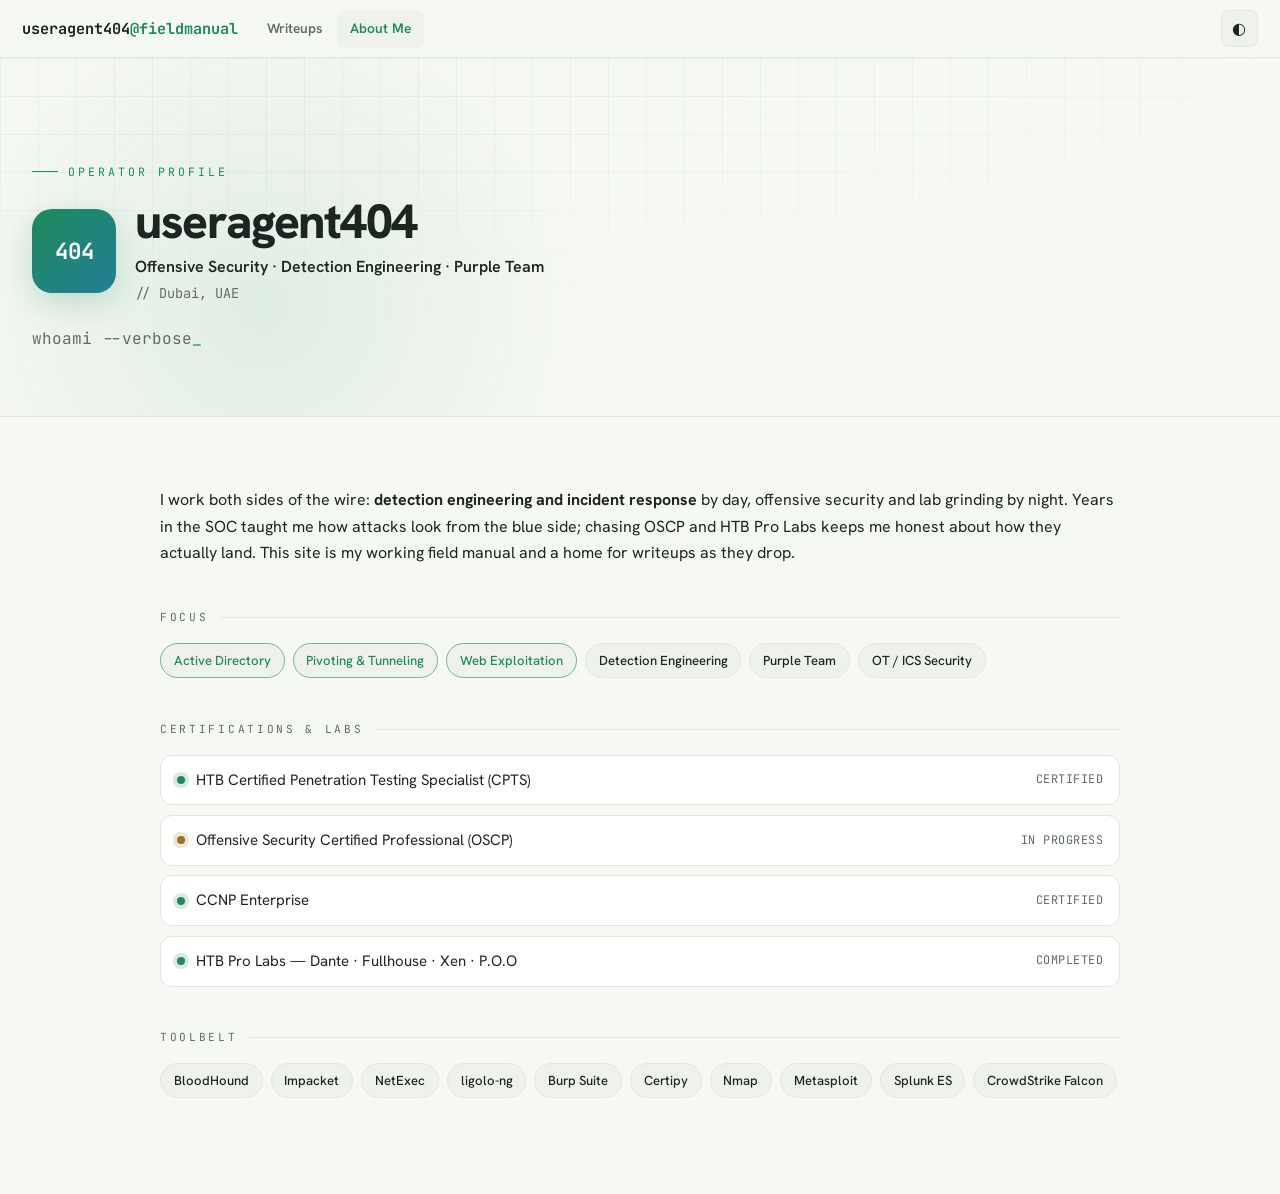
==== about.html @ 44a9011d "Add files via upload" ====
<!doctype html>
<html lang="en">
<head>
<meta charset="utf-8">
<meta name="viewport" content="width=device-width, initial-scale=1, viewport-fit=cover">
<title>About // useragent404</title>
<link rel="stylesheet" href="https://fonts.googleapis.com/css2?family=Hanken+Grotesk:wght@400;500;600;700;800&family=JetBrains+Mono:wght@400;500;700&display=swap">
<link rel="stylesheet" href="assets/style.css">
</head>
<body>
<header class="nav">
  <a class="brand" href="index.html">useragent404<span class="at">@fieldmanual</span></a>
  <nav class="navlinks">
    <a href="writeups.html" data-nav="writeups.html">Writeups</a>
    <a href="about.html" data-nav="about.html">About Me</a>
  </nav>
  <span class="spacer"></span>
  <button class="iconbtn" id="theme" aria-label="Toggle theme" title="Toggle theme">&#9680;</button>
</header>

<section class="hero">
  <p class="eyebrow">Operator Profile</p>
  <div class="id">
    <div class="avatar">404</div>
    <div>
      <h1 style="font-size:clamp(1.9rem,6vw,3rem);max-width:none;margin:0">useragent404</h1>
      <p class="role">Offensive Security &middot; Detection Engineering &middot; Purple Team</p>
      <p class="loc">// Dubai, UAE</p>
    </div>
  </div>
  <p class="tagline" data-type="whoami --verbose"></p>
</section>

<div class="wrap">
  <p class="lead">I work both sides of the wire: <strong>detection engineering and incident response</strong> by day, offensive security and lab grinding by night. Years in the SOC taught me how attacks look from the blue side; chasing OSCP and HTB Pro Labs keeps me honest about how they actually land. This site is my working field manual and a home for writeups as they drop.</p>

  <p class="sec-label">Focus</p>
  <div class="chips">
    <span class="chip key">Active Directory</span>
    <span class="chip key">Pivoting &amp; Tunneling</span>
    <span class="chip key">Web Exploitation</span>
    <span class="chip">Detection Engineering</span>
    <span class="chip">Purple Team</span>
    <span class="chip">OT / ICS Security</span>
  </div>

  <p class="sec-label">Certifications &amp; Labs</p>
  <ul class="certlist">
    <li><span class="dot"></span> HTB Certified Penetration Testing Specialist (CPTS) <span class="meta">certified</span></li>
    <li><span class="dot wip"></span> Offensive Security Certified Professional (OSCP) <span class="meta">in progress</span></li>
    <li><span class="dot"></span> CCNP Enterprise <span class="meta">certified</span></li>
    <li><span class="dot"></span> HTB Pro Labs &mdash; Dante &middot; Fullhouse &middot; Xen &middot; P.O.O <span class="meta">completed</span></li>
  </ul>

  <p class="sec-label">Toolbelt</p>
  <div class="chips">
    <span class="chip">BloodHound</span><span class="chip">Impacket</span><span class="chip">NetExec</span>
    <span class="chip">ligolo-ng</span><span class="chip">Burp Suite</span><span class="chip">Certipy</span>
    <span class="chip">Nmap</span><span class="chip">Metasploit</span><span class="chip">Splunk ES</span>
    <span class="chip">CrowdStrike Falcon</span>
  </div>
</div>

<script src="assets/app.js"></script>
</body>
</html>
---- assets/style.css ----
/* useragent404@fieldmanual — shared theme
   Direction: luxury cyber editorial. Deep green-black, pastel mint/cyan accents,
   hairline rules, mono eyebrows, one restrained glow. Dark-first; full light theme below. */

/* ---- tokens (dark-first) ---- */
:root{
  --bg:#0b1110; --bg2:#0e1613; --panel:#111a16; --panel2:#15211c;
  --fg:#dce6df; --muted:#7e9088; --faint:#55655d;
  --border:#1d2a24; --border2:#26352e;
  --accent:#9fe8b8; --accent2:#8fd6e4; --on-accent:#05271a;
  --code-bg:#080d0b; --code-fg:#cfe0d6; --mark:#2f4738; --amber:#e0bd77;
  --glow:rgba(120,230,170,.14);
  --grid:rgba(150,200,175,.045);
  color-scheme:dark;
}
@media (prefers-color-scheme: light){:root:not([data-theme="dark"]){
  --bg:#f6f8f3; --bg2:#eef2ea; --panel:#ffffff; --panel2:#eef2ea;
  --fg:#1d2522; --muted:#5f6d66; --faint:#97a39c;
  --border:#e2e7df; --border2:#d7ded5;
  --accent:#1f8a5b; --accent2:#227e97; --on-accent:#ffffff;
  --code-bg:#0f1d18; --code-fg:#dbe6df; --mark:#cdebd9; --amber:#9a7324;
  --glow:rgba(40,150,95,.10);
  --grid:rgba(30,90,60,.05);
  color-scheme:light;
}}
:root[data-theme="light"]{
  --bg:#f6f8f3; --bg2:#eef2ea; --panel:#ffffff; --panel2:#eef2ea;
  --fg:#1d2522; --muted:#5f6d66; --faint:#97a39c;
  --border:#e2e7df; --border2:#d7ded5;
  --accent:#1f8a5b; --accent2:#227e97; --on-accent:#ffffff;
  --code-bg:#0f1d18; --code-fg:#dbe6df; --mark:#cdebd9; --amber:#9a7324;
  --glow:rgba(40,150,95,.10);
  --grid:rgba(30,90,60,.05);
  color-scheme:light;
}

*{box-sizing:border-box}
html,body{margin:0}
body{background:var(--bg);color:var(--fg);line-height:1.65;
  font-family:"Hanken Grotesk",Inter,system-ui,-apple-system,sans-serif;-webkit-font-smoothing:antialiased;
  padding-top:env(safe-area-inset-top,0px);padding-bottom:env(safe-area-inset-bottom,0px)}
a{color:var(--accent2);text-decoration:none}
a:hover{text-decoration:underline}
img{max-width:100%}
:focus-visible{outline:2px solid var(--accent);outline-offset:2px;border-radius:4px}
[hidden]{display:none!important}
::selection{background:color-mix(in srgb,var(--accent) 35%,transparent)}

/* ---- top nav ---- */
.nav{position:sticky;top:env(safe-area-inset-top,0px);z-index:40;display:flex;align-items:center;gap:.6rem;
  padding:.6rem clamp(.9rem,3vw,1.4rem);background:color-mix(in srgb,var(--bg) 82%,transparent);
  backdrop-filter:blur(10px);-webkit-backdrop-filter:blur(10px);border-bottom:1px solid var(--border)}
.brand{font-family:"JetBrains Mono",monospace;font-weight:700;font-size:.95rem;color:var(--fg);white-space:nowrap}
.brand:hover{text-decoration:none}
.brand .at{color:var(--accent)}
.brand.on{color:var(--accent)}
.brand .cur{color:var(--accent);animation:blink 1.2s steps(1) infinite}
@keyframes blink{50%{opacity:0}}
.navlinks{display:flex;gap:.1rem;margin-left:.4rem}
.navlinks a{font-weight:600;font-size:.86rem;color:var(--muted);padding:.42rem .75rem;border-radius:8px;border:1px solid transparent}
.navlinks a:hover{color:var(--fg);background:var(--panel2);text-decoration:none}
.navlinks a.on{color:var(--accent);background:var(--panel2)}
.spacer{flex:1}
.search{flex:0 1 220px;min-width:0;background:var(--panel2);border:1px solid var(--border);color:var(--fg);
  font-family:"JetBrains Mono",monospace;font-size:.82rem;padding:.46rem .7rem;border-radius:8px}
.search::placeholder{color:var(--faint)}
.iconbtn{background:var(--panel2);border:1px solid var(--border);color:var(--fg);border-radius:8px;
  width:37px;height:37px;flex:none;cursor:pointer;font-size:1rem;display:grid;place-items:center}
.iconbtn:hover{border-color:var(--accent)}
.menu{display:none}

/* ---- hero (editorial) ---- */
.hero{position:relative;overflow:hidden;border-bottom:1px solid var(--border);
  padding:clamp(3rem,10vw,6.5rem) clamp(1.1rem,5vw,2rem) clamp(2.4rem,7vw,4rem)}
.hero::before{content:"";position:absolute;inset:0;z-index:0;
  background-image:linear-gradient(var(--grid) 1px,transparent 1px),linear-gradient(90deg,var(--grid) 1px,transparent 1px);
  background-size:38px 38px;mask-image:radial-gradient(130% 90% at 20% 0%,#000 30%,transparent 78%);
  -webkit-mask-image:radial-gradient(130% 90% at 20% 0%,#000 30%,transparent 78%)}
.hero::after{content:"";position:absolute;z-index:0;width:60vw;height:60vw;max-width:680px;max-height:680px;
  top:-26%;left:-6%;border-radius:50%;background:radial-gradient(circle,var(--glow),transparent 66%);
  filter:blur(8px);animation:pulse 7s ease-in-out infinite}
@keyframes pulse{0%,100%{opacity:.75;transform:scale(1)}50%{opacity:1;transform:scale(1.08)}}
.hero>*{position:relative;z-index:1}
.eyebrow{font-family:"JetBrains Mono",monospace;font-size:.72rem;letter-spacing:.26em;text-transform:uppercase;
  color:var(--accent);margin:0 0 1rem;display:flex;align-items:center;gap:.6rem}
.eyebrow::before{content:"";width:26px;height:1px;background:var(--accent)}
.hero h1{font-family:"Hanken Grotesk",Inter,sans-serif;font-weight:800;letter-spacing:-.03em;
  font-size:clamp(2.1rem,7vw,4rem);line-height:1.04;margin:0;text-wrap:balance;max-width:16ch}
.hero .tagline{font-family:"JetBrains Mono",monospace;color:var(--muted);font-size:clamp(.85rem,2.4vw,1rem);
  margin:1.3rem 0 0}
.hero .tagline .cur{color:var(--accent);animation:blink 1.2s steps(1) infinite}
.hero .lead{font-size:clamp(1rem,2.6vw,1.18rem);line-height:1.75;color:var(--fg);max-width:46rem;margin:1.6rem 0 0}
.hero .lead strong{color:var(--accent)}

/* ---- generic page wrap ---- */
.wrap{max-width:64rem;margin:0 auto;padding:clamp(1.8rem,5vw,3.4rem) clamp(1.1rem,5vw,2rem) 6rem}
.sec-label{font-family:"JetBrains Mono",monospace;font-size:.7rem;letter-spacing:.24em;text-transform:uppercase;
  color:var(--muted);margin:2.6rem 0 1rem;display:flex;align-items:center;gap:.7rem}
.sec-label::after{content:"";flex:1;height:1px;background:var(--border)}
.sec-label:first-child{margin-top:0}

/* chips + certs (about) */
.chips{display:flex;flex-wrap:wrap;gap:.5rem}
.chip{font-size:.82rem;font-weight:500;padding:.38rem .8rem;border-radius:999px;background:var(--panel2);
  border:1px solid var(--border);color:var(--fg)}
.chip.key{border-color:color-mix(in srgb,var(--accent) 55%,var(--border));color:var(--accent)}
.certlist{list-style:none;padding:0;margin:0;display:grid;gap:.6rem}
.certlist li{display:flex;align-items:center;gap:.7rem;padding:.75rem 1rem;background:var(--panel);
  border:1px solid var(--border);border-radius:12px;font-size:.94rem;transition:border-color .2s,transform .2s}
.certlist li:hover{border-color:var(--border2);transform:translateX(3px)}
.certlist .dot{width:.5rem;height:.5rem;border-radius:50%;background:var(--accent);flex:none;
  box-shadow:0 0 0 4px color-mix(in srgb,var(--accent) 18%,transparent)}
.certlist .wip{background:var(--amber);box-shadow:0 0 0 4px color-mix(in srgb,var(--amber) 18%,transparent)}
.certlist .meta{margin-left:auto;color:var(--muted);font-size:.74rem;font-family:"JetBrains Mono",monospace;
  letter-spacing:.04em;text-transform:uppercase}

/* about identity */
.id{display:flex;align-items:center;gap:1.2rem;flex-wrap:wrap}
.avatar{width:84px;height:84px;border-radius:20px;flex:none;display:grid;place-items:center;
  font-family:"JetBrains Mono",monospace;font-weight:700;font-size:1.4rem;color:var(--on-accent);
  background:linear-gradient(135deg,var(--accent),var(--accent2));
  box-shadow:0 10px 30px color-mix(in srgb,var(--accent) 22%,transparent)}
.id .role{font-weight:600;margin:.4rem 0 .15rem}
.id .loc{color:var(--muted);font-size:.85rem;margin:0;font-family:"JetBrains Mono",monospace}

/* ---- writeup cards ---- */
.wu-grid{display:grid;grid-template-columns:repeat(auto-fill,minmax(270px,1fr));gap:1.1rem;margin-top:1.2rem}
.wu{position:relative;background:var(--panel);border:1px solid var(--border);border-radius:16px;
  padding:1.2rem 1.25rem;display:flex;flex-direction:column;gap:.55rem;overflow:hidden;
  transition:border-color .22s,transform .22s,box-shadow .22s}
.wu::before{content:"";position:absolute;inset:0;background:radial-gradient(130% 80% at 100% 0%,var(--glow),transparent 60%);opacity:0;transition:opacity .22s;pointer-events:none}
.wu:hover{transform:translateY(-4px);border-color:var(--border2);box-shadow:0 16px 40px rgba(0,0,0,.22)}
.wu:hover::before{opacity:1}
.wu-top{display:flex;align-items:center;gap:.5rem;position:relative;z-index:1}
.badge{font-size:.64rem;font-weight:700;letter-spacing:.08em;text-transform:uppercase;padding:.22rem .55rem;
  border-radius:6px;font-family:"JetBrains Mono",monospace}
.badge.plan{color:var(--amber);background:color-mix(in srgb,var(--amber) 15%,transparent);border:1px solid color-mix(in srgb,var(--amber) 42%,transparent)}
.badge.live{color:var(--accent);background:color-mix(in srgb,var(--accent) 15%,transparent);border:1px solid color-mix(in srgb,var(--accent) 48%,transparent)}
.wu-plat{margin-left:auto;font-size:.72rem;color:var(--muted);font-family:"JetBrains Mono",monospace;letter-spacing:.04em}
.wu h3{font-size:1.2rem;font-weight:700;margin:.15rem 0;letter-spacing:-.015em;position:relative;z-index:1}
.wu p{margin:0;color:var(--muted);font-size:.88rem;line-height:1.6;position:relative;z-index:1}
.wu-tags{display:flex;flex-wrap:wrap;gap:.4rem;margin-top:.15rem;position:relative;z-index:1}
.wu-tags span{font-size:.7rem;color:var(--accent2);font-family:"JetBrains Mono",monospace}
.wu-foot{margin-top:.1rem;font-size:.74rem;color:var(--faint);font-family:"JetBrains Mono",monospace;
  letter-spacing:.05em;text-transform:uppercase;position:relative;z-index:1}

/* ---- Field Manual layout ---- */
#shell{display:flex;max-width:1540px;margin:0 auto}
#side{width:300px;flex:none;border-right:1px solid var(--border);background:var(--bg2);
  position:sticky;top:calc(env(safe-area-inset-top,0px) + 50px);align-self:flex-start;
  height:calc(100vh - 50px);overflow-y:auto;padding:1.1rem .5rem 3rem}
.sidelabel{font-family:"JetBrains Mono",monospace;font-size:.62rem;letter-spacing:.24em;text-transform:uppercase;color:var(--faint);padding:.1rem .9rem .6rem}
.toc{display:flex;flex-direction:column;gap:.12rem}
.grp{border-radius:9px}
.ghead{display:flex;align-items:center;gap:.5rem;padding:.5rem .7rem;border-radius:8px;color:var(--fg);
  font-weight:600;font-size:.89rem;cursor:pointer;border-left:2px solid transparent}
.ghead .glabel{flex:1;min-width:0;overflow:hidden;text-overflow:ellipsis;white-space:nowrap}
.ghead .chev{color:var(--faint);transition:transform .15s;font-size:1.05rem;line-height:1}
.ghead:hover{background:var(--panel2);text-decoration:none}
.grp.open>.ghead{color:var(--accent)}
.grp.open>.ghead .chev{transform:rotate(90deg);color:var(--accent)}
.ghead.active{color:var(--accent);border-left-color:var(--accent);background:var(--panel2)}
.gkids{display:none;margin:.05rem 0 .4rem .9rem;border-left:1px solid var(--border);padding-left:.25rem}
.grp.open>.gkids{display:block}
.gkids a{display:block;color:var(--muted);font-size:.8rem;padding:.3rem .7rem;border-radius:6px;border-left:2px solid transparent;margin-left:-.27rem}
.gkids a:hover{background:var(--panel2);color:var(--fg);text-decoration:none}
.gkids a.active{color:var(--accent);border-left-color:var(--accent);background:var(--panel2);font-weight:500}

#main{flex:1;min-width:0;padding:clamp(1.3rem,3vw,2.6rem) clamp(1rem,3vw,2.8rem) 6rem;max-width:64rem}
#main h1{font-family:"Hanken Grotesk",Inter,sans-serif;font-weight:800;letter-spacing:-.03em;
  font-size:clamp(1.7rem,4vw,2.4rem);color:var(--fg);text-wrap:balance;margin:.2rem 0 .4rem;
  padding-bottom:.8rem;border-bottom:1px solid var(--border)}
#main h2{font-family:"Hanken Grotesk",Inter,sans-serif;font-weight:700;letter-spacing:-.02em;font-size:1.42rem;
  margin:2.8rem 0 .9rem;scroll-margin-top:70px;padding-top:.8rem;border-top:1px solid var(--border);color:var(--fg)}
#main h2::before{content:"";display:inline-block;width:.5rem;height:.5rem;border-radius:2px;background:var(--accent);margin-right:.6rem;vertical-align:middle}
#main h3{font-family:"Hanken Grotesk",Inter,sans-serif;font-weight:700;letter-spacing:-.01em;font-size:1.1rem;margin:1.8rem 0 .5rem;scroll-margin-top:70px;color:var(--accent2)}
#main h4{font-size:.94rem;margin:1.1rem 0 .4rem;color:var(--muted);text-transform:uppercase;letter-spacing:.05em}
#main p{margin:.55rem 0}
#main ul,#main ol{padding-left:1.3rem}
#main li{margin:.28rem 0}
#main blockquote{margin:.9rem 0;padding:.65rem 1rem;background:var(--panel2);border-left:3px solid var(--accent);border-radius:0 8px 8px 0;color:var(--muted);font-size:.93rem}
#main blockquote strong{color:var(--fg)}
#main hr{border:none;border-top:1px dashed var(--border);margin:2.2rem 0}
code{font-family:"JetBrains Mono",monospace;font-size:.86em}
:not(pre)>code{background:var(--panel2);color:var(--accent);padding:.12em .42em;border-radius:5px;border:1px solid var(--border);word-break:break-word}
.codewrap{position:relative;margin:.75rem 0}
pre{background:var(--code-bg);color:var(--code-fg);padding:.95rem 1.05rem;border-radius:10px;overflow-x:auto;border:1px solid var(--border2);margin:0;font-size:.82rem;line-height:1.58}
pre code{color:inherit}
.copy{position:absolute;top:.5rem;right:.5rem;background:#13201b;color:var(--code-fg);border:1px solid #27372f;font-family:"JetBrains Mono",monospace;font-size:.68rem;padding:.26rem .55rem;border-radius:7px;cursor:pointer;opacity:.7}
.copy:hover{opacity:1;border-color:var(--accent)}
.copy.ok{color:var(--accent);border-color:var(--accent)}
.tablewrap{overflow-x:auto;margin:.9rem 0;border:1px solid var(--border);border-radius:10px}
table{border-collapse:collapse;width:100%;font-size:.84rem;min-width:min(100%,560px)}
th,td{text-align:left;padding:.52rem .75rem;border-bottom:1px solid var(--border);vertical-align:top}
th{background:var(--panel2);font-family:"JetBrains Mono",monospace;font-size:.7rem;text-transform:uppercase;letter-spacing:.06em;color:var(--muted);position:sticky;top:0}
tr:last-child td{border-bottom:none}
td code{white-space:nowrap}
mark{background:var(--mark);color:inherit;border-radius:3px;padding:0 .15em}

/* ---- floating + overlay ---- */
#backtop{position:fixed;right:1rem;bottom:calc(env(safe-area-inset-bottom,0px) + 1rem);z-index:20;
  background:var(--accent);color:var(--on-accent);border:none;border-radius:50%;width:44px;height:44px;cursor:pointer;
  font-size:1.1rem;display:none;box-shadow:0 8px 22px rgba(0,0,0,.28)}
#scrim{display:none;position:fixed;inset:0;background:rgba(0,0,0,.55);z-index:35}

@media (max-width:860px){
  .menu{display:grid}
  #side{position:fixed;top:0;left:0;height:100%;z-index:36;transform:translateX(-100%);transition:transform .22s;
    width:min(84vw,320px);padding-top:calc(env(safe-area-inset-top,0px) + 1rem)}
  #side.open{transform:none}
  #scrim.open{display:block}
  #main{padding-top:1.1rem}
}
@media (max-width:560px){.brand .at{display:none}.search{flex-basis:130px}}
@media (prefers-reduced-motion:reduce){*{animation:none!important;transition:none!important;scroll-behavior:auto!important}}
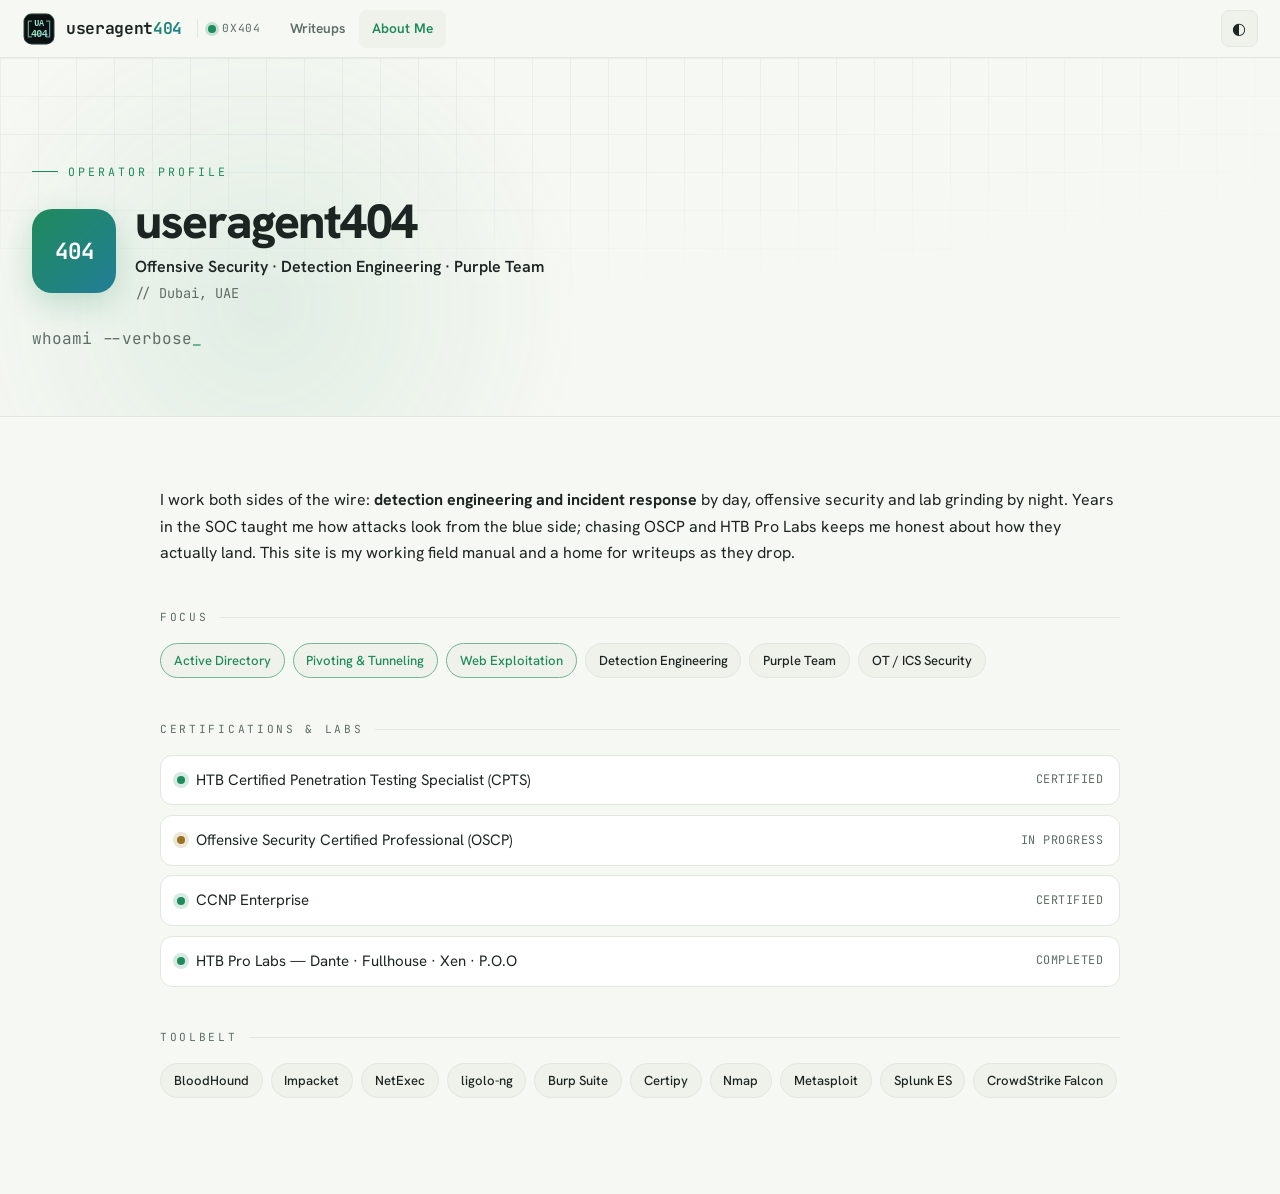
==== commit a7789df6: "Add files via upload" ====
--- a/about.html
+++ b/about.html
@@ -5,11 +5,19 @@
 <meta name="viewport" content="width=device-width, initial-scale=1, viewport-fit=cover">
 <title>About // useragent404</title>
 <link rel="stylesheet" href="https://fonts.googleapis.com/css2?family=Hanken+Grotesk:wght@400;500;600;700;800&family=JetBrains+Mono:wght@400;500;700&display=swap">
+<link rel="icon" href="assets/favicon.svg" type="image/svg+xml">
+<link rel="alternate icon" href="assets/favicon.ico" sizes="any">
+<link rel="icon" type="image/png" sizes="32x32" href="assets/favicon-32.png">
+<link rel="apple-touch-icon" href="assets/favicon-180.png">
 <link rel="stylesheet" href="assets/style.css">
 </head>
 <body>
 <header class="nav">
-  <a class="brand" href="index.html">useragent404<span class="at">@fieldmanual</span></a>
+  <a class="brand" href="index.html">
+    <img class="mark" src="assets/logo-badge.svg" alt="" width="34" height="34">
+    <span class="wm">useragent<span class="g">404</span></span>
+    <span class="tag"><i class="st"></i>0x404</span>
+  </a>
   <nav class="navlinks">
     <a href="writeups.html" data-nav="writeups.html">Writeups</a>
     <a href="about.html" data-nav="about.html">About Me</a>
--- a/assets/style.css
+++ b/assets/style.css
@@ -50,11 +50,17 @@
 .nav{position:sticky;top:env(safe-area-inset-top,0px);z-index:40;display:flex;align-items:center;gap:.6rem;
   padding:.6rem clamp(.9rem,3vw,1.4rem);background:color-mix(in srgb,var(--bg) 82%,transparent);
   backdrop-filter:blur(10px);-webkit-backdrop-filter:blur(10px);border-bottom:1px solid var(--border)}
-.brand{font-family:"JetBrains Mono",monospace;font-weight:700;font-size:.95rem;color:var(--fg);white-space:nowrap}
+.brand{display:flex;align-items:center;gap:.6rem;white-space:nowrap;font-family:"JetBrains Mono",ui-monospace,monospace}
 .brand:hover{text-decoration:none}
-.brand .at{color:var(--accent)}
-.brand.on{color:var(--accent)}
-.brand .cur{color:var(--accent);animation:blink 1.2s steps(1) infinite}
+.brand .mark{width:34px;height:34px;border-radius:9px;display:block;flex:none}
+.brand .wm{font-weight:700;font-size:1.02rem;letter-spacing:-.02em;color:var(--fg)}
+.brand .wm .g{background:linear-gradient(135deg,var(--accent),var(--accent2));
+  -webkit-background-clip:text;background-clip:text;-webkit-text-fill-color:transparent;color:transparent}
+.brand .tag{display:flex;align-items:center;gap:.4rem;margin-left:.35rem;padding-left:.6rem;
+  border-left:1px solid var(--border);font-size:.7rem;color:var(--muted);letter-spacing:.06em;text-transform:uppercase}
+.brand .tag .st{width:.5rem;height:.5rem;border-radius:50%;background:var(--accent);flex:none;
+  box-shadow:0 0 0 3px color-mix(in srgb,var(--accent) 22%,transparent)}
+@media (max-width:680px){.brand .tag{display:none}}
 @keyframes blink{50%{opacity:0}}
 .navlinks{display:flex;gap:.1rem;margin-left:.4rem}
 .navlinks a{font-weight:600;font-size:.86rem;color:var(--muted);padding:.42rem .75rem;border-radius:8px;border:1px solid transparent}
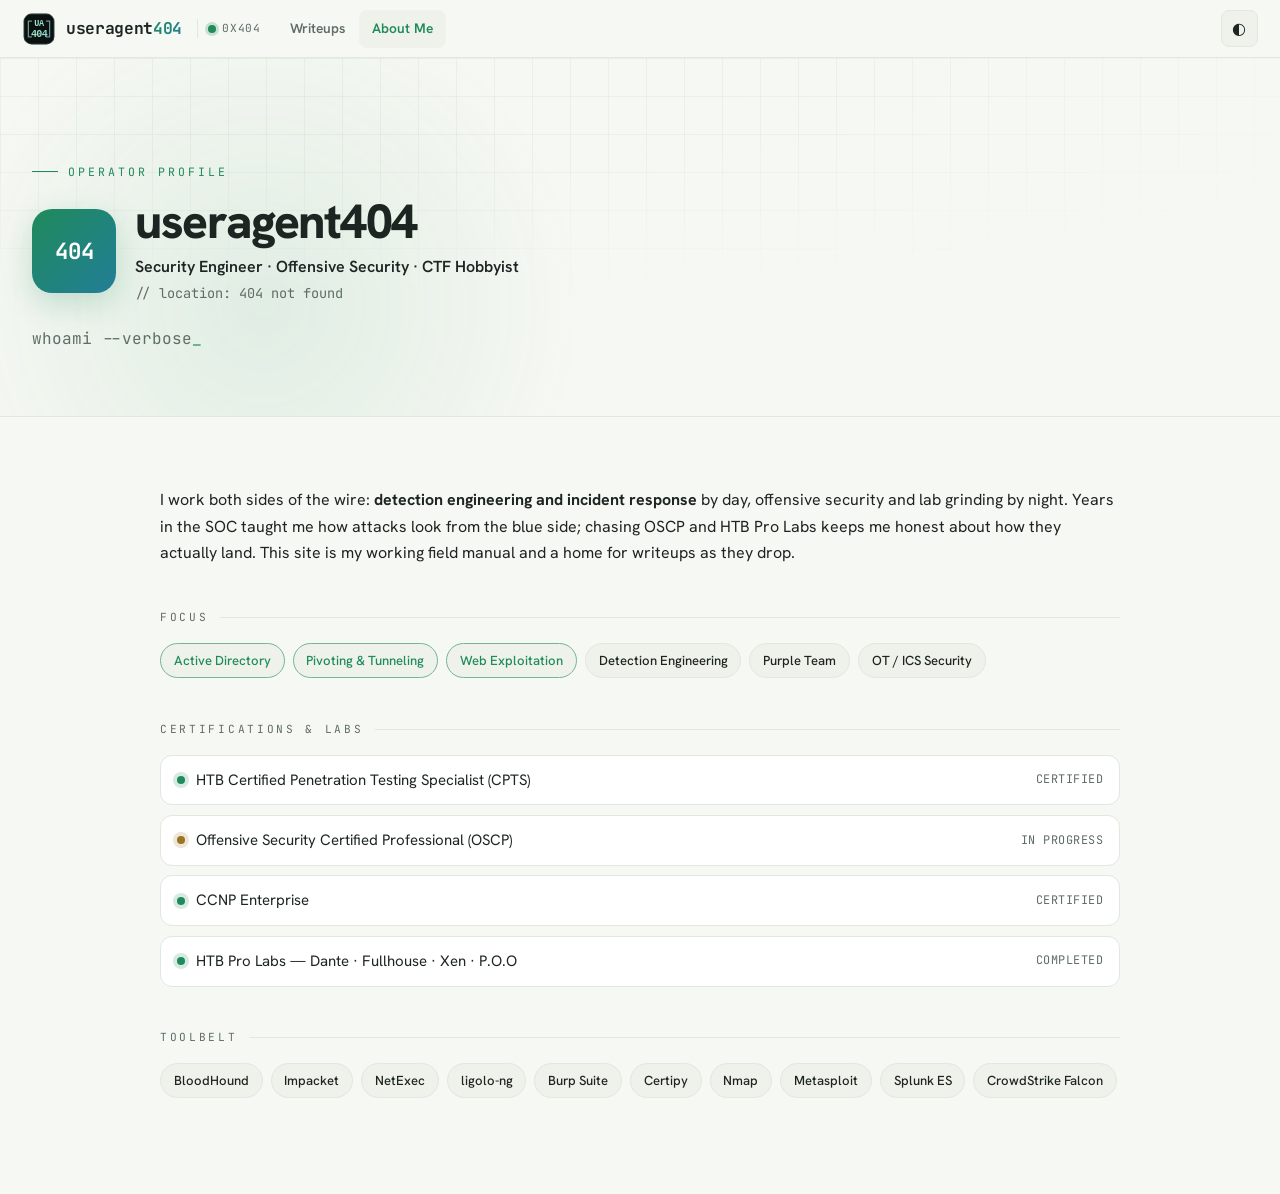
==== commit 9bd253e8: "Add files via upload" ====
--- a/about.html
+++ b/about.html
@@ -32,8 +32,8 @@
     <div class="avatar">404</div>
     <div>
       <h1 style="font-size:clamp(1.9rem,6vw,3rem);max-width:none;margin:0">useragent404</h1>
-      <p class="role">Offensive Security &middot; Detection Engineering &middot; Purple Team</p>
-      <p class="loc">// Dubai, UAE</p>
+      <p class="role">Security Engineer &middot; Offensive Security &middot; CTF Hobbyist</p>
+      <p class="loc">// location: 404 not found</p>
     </div>
   </div>
   <p class="tagline" data-type="whoami --verbose"></p>
--- a/assets/style.css
+++ b/assets/style.css
@@ -173,6 +173,28 @@
 .gkids a.active{color:var(--accent);border-left-color:var(--accent);background:var(--panel2);font-weight:500}
 
 #main{flex:1;min-width:0;padding:clamp(1.3rem,3vw,2.6rem) clamp(1rem,3vw,2.8rem) 6rem;max-width:64rem}
+
+/* cert scope selector + exam banner + coverage pills */
+#scopebar{display:flex;align-items:center;gap:.6rem;flex-wrap:wrap;margin-bottom:1.1rem;
+  padding:.6rem .8rem;background:var(--bg2);border:1px solid var(--border);border-radius:10px}
+#scopebar .sl{font-family:"JetBrains Mono",monospace;font-size:.64rem;letter-spacing:.2em;text-transform:uppercase;color:var(--muted)}
+#certsel{background:var(--panel);border:1px solid var(--border2);color:var(--accent);font-family:"JetBrains Mono",monospace;
+  font-weight:700;font-size:.82rem;letter-spacing:.02em;padding:.42rem 1.8rem .42rem .6rem;border-radius:8px;cursor:pointer;
+  appearance:none;-webkit-appearance:none;
+  background-image:linear-gradient(45deg,transparent 50%,var(--accent) 50%),linear-gradient(135deg,var(--accent) 50%,transparent 50%);
+  background-position:calc(100% - 15px) center,calc(100% - 10px) center;background-size:5px 5px,5px 5px;background-repeat:no-repeat}
+#certsel:hover{border-color:var(--accent)}
+#scopehint{font-family:"JetBrains Mono",monospace;font-size:.72rem;color:var(--faint);margin-left:auto}
+.exam-banner{margin:0 0 1.6rem;padding:.8rem 1rem;border:1px solid var(--border2);border-left:3px solid var(--accent);
+  border-radius:0 10px 10px 0;background:var(--panel);font-size:.88rem;color:var(--muted);line-height:1.6}
+.exam-banner b{color:var(--fg);font-weight:700}
+.exam-banner .et{display:block;font-family:"JetBrains Mono",monospace;font-size:.66rem;letter-spacing:.16em;
+  text-transform:uppercase;color:var(--accent);margin-bottom:.35rem}
+.exam-banner.warn{border-left-color:var(--amber)}
+.exam-banner.warn .et{color:var(--amber)}
+.covpill{font-family:"JetBrains Mono",monospace;font-size:.58rem;font-weight:700;letter-spacing:.08em;
+  color:var(--accent2);border:1px solid var(--border2);border-radius:5px;padding:.1em .45em;margin-left:.55rem;
+  vertical-align:middle;white-space:nowrap}
 #main h1{font-family:"Hanken Grotesk",Inter,sans-serif;font-weight:800;letter-spacing:-.03em;
   font-size:clamp(1.7rem,4vw,2.4rem);color:var(--fg);text-wrap:balance;margin:.2rem 0 .4rem;
   padding-bottom:.8rem;border-bottom:1px solid var(--border)}
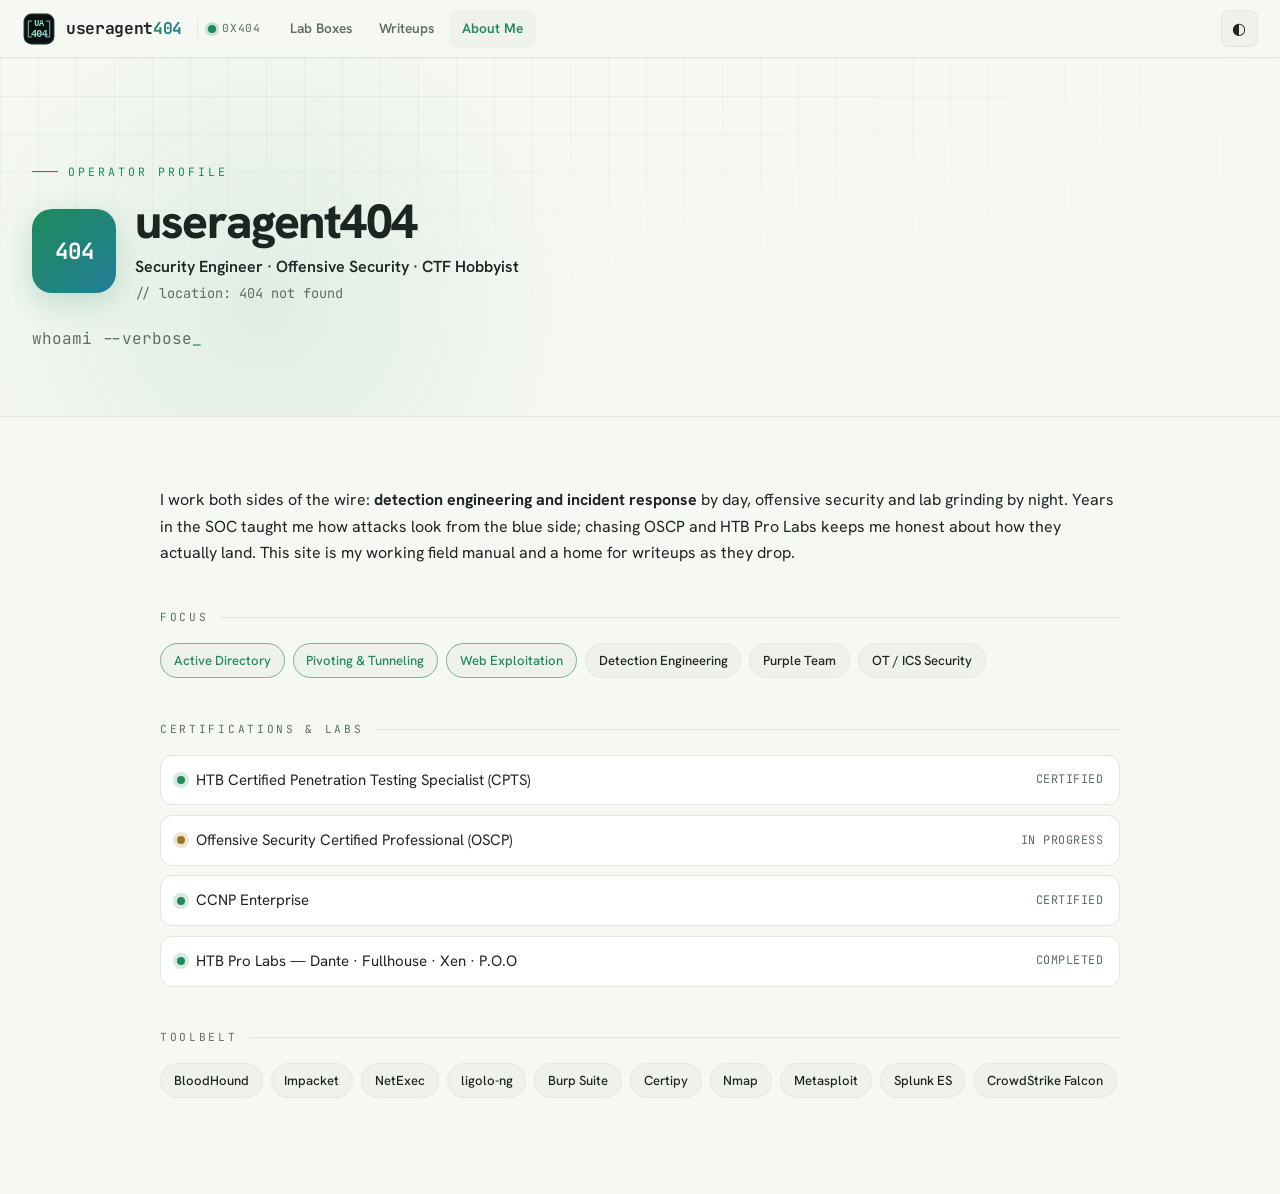
==== commit e9855450: "Add files via upload" ====
--- a/about.html
+++ b/about.html
@@ -19,6 +19,7 @@
     <span class="tag"><i class="st"></i>0x404</span>
   </a>
   <nav class="navlinks">
+    <a href="lab-boxes.html" data-nav="lab-boxes.html">Lab Boxes</a>
     <a href="writeups.html" data-nav="writeups.html">Writeups</a>
     <a href="about.html" data-nav="about.html">About Me</a>
   </nav>
